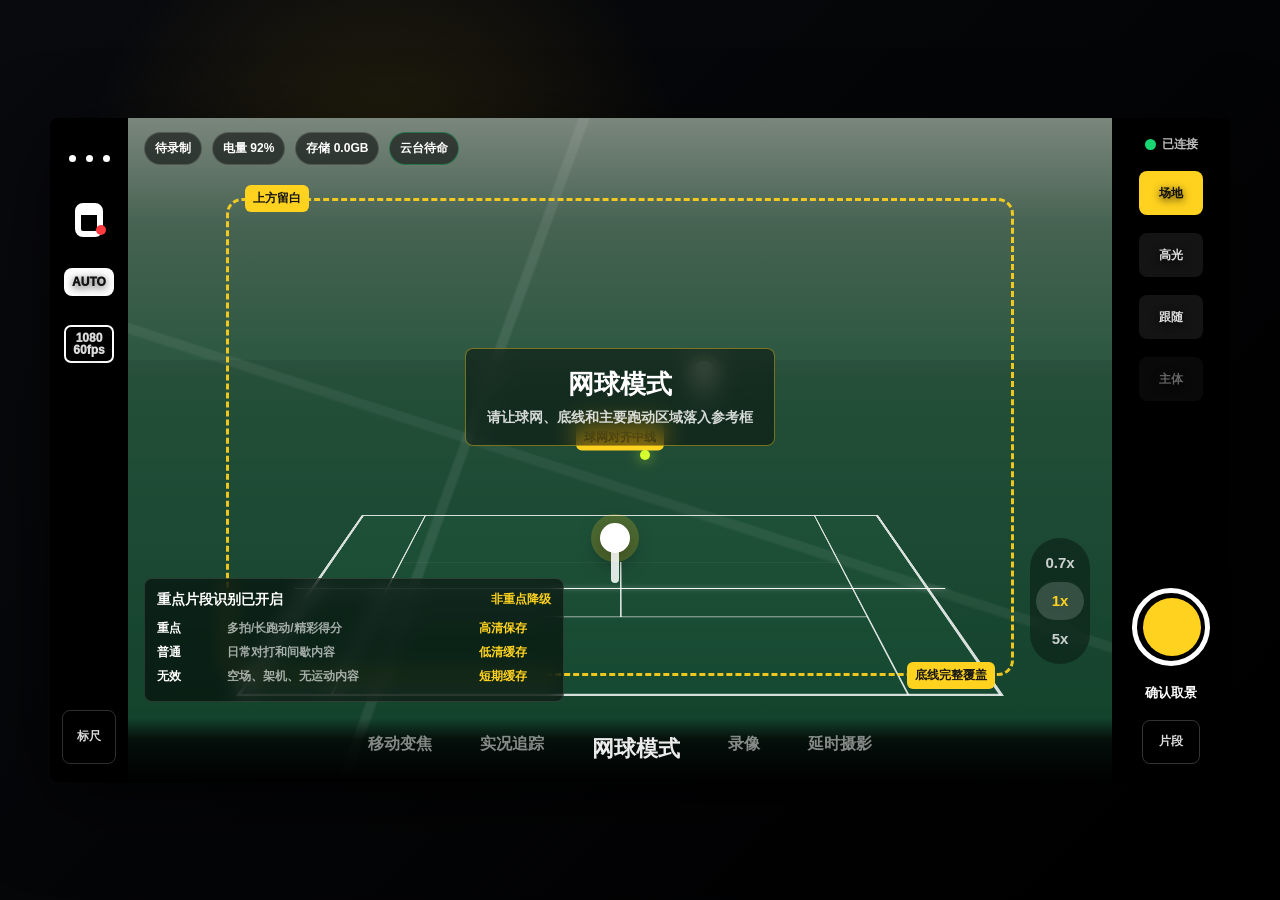
==== h5-demo/index.html @ 28256c3b "Initial commit" ====
<!doctype html>
<html lang="zh-CN">
  <head>
    <meta charset="UTF-8" />
    <meta name="viewport" content="width=device-width, initial-scale=1.0, viewport-fit=cover" />
    <title>云台网球模式 H5 Demo</title>
    <link rel="stylesheet" href="./styles.css" />
  </head>
  <body>
    <!-- H5 只模拟新增网球模式在拍摄页中的可见状态，不接入真实相机或云台。 -->
    <main class="app-shell" aria-label="云台网球模式拍摄页模拟">
      <section class="phone-stage">
        <aside class="left-rail" aria-label="左侧相机参数栏">
          <button class="icon-btn" type="button" aria-label="更多设置">
            <span class="dots"></span>
          </button>
          <button class="icon-btn gimbal" type="button" aria-label="云台连接状态">
            <span class="gimbal-icon"></span>
            <span class="red-dot"></span>
          </button>
          <button class="icon-btn" type="button" aria-label="自动曝光">
            <span class="badge-text">AUTO</span>
          </button>
          <button class="icon-btn" type="button" aria-label="分辨率帧率">
            <span class="resolution">1080<br />60fps</span>
          </button>
          <div class="rail-spacer"></div>
          <button class="icon-btn small" type="button" id="guideToggle">标尺</button>
        </aside>

        <section class="camera-preview" id="cameraPreview">
          <!-- 模拟球场相机画面，包含网球场地线、球网、推荐取景框和球员移动。 -->
          <div class="court-scene">
            <div class="sky-space"></div>
            <div class="court-plane">
              <div class="baseline top"></div>
              <div class="baseline bottom"></div>
              <div class="sideline left"></div>
              <div class="sideline right"></div>
              <div class="single-line left"></div>
              <div class="single-line right"></div>
              <div class="service-line top"></div>
              <div class="service-line bottom"></div>
              <div class="center-line"></div>
              <div class="net-line"></div>
            </div>
            <div class="player player-a" id="playerA"></div>
            <div class="player player-b"></div>
            <div class="tennis-ball" id="tennisBall"></div>
          </div>

          <div class="court-reference" id="courtReference">
            <span class="ref-label top">上方留白</span>
            <span class="ref-label center">球网对齐中线</span>
            <span class="ref-label bottom">底线完整覆盖</span>
          </div>

          <div class="top-status">
            <span class="status-pill record" id="recordTime">待录制</span>
            <span class="status-pill">电量 92%</span>
            <span class="status-pill" id="storageText">存储 0.0GB</span>
            <span class="status-pill green" id="followText">云台待命</span>
          </div>

          <div class="zoom-switch">
            <button type="button">0.7x</button>
            <button type="button" class="active">1x</button>
            <button type="button">5x</button>
          </div>

          <div class="instruction-card" id="instructionCard">
            <strong id="instructionTitle">网球模式</strong>
            <span id="instructionDetail">请让球网、底线和主要跑动区域落入参考框</span>
          </div>

          <div class="save-toast" id="saveToast">
            <strong>已自动保存高清片段</strong>
            <span id="toastReason">多拍回合</span>
          </div>

          <section class="storage-panel" aria-label="素材保存策略">
            <header>
              <strong id="saveState">重点片段识别已开启</strong>
              <span>非重点降级</span>
            </header>
            <div class="storage-row">
              <b>重点</b>
              <p>多拍/长跑动/精彩得分</p>
              <em>高清保存</em>
            </div>
            <div class="storage-row">
              <b>普通</b>
              <p>日常对打和间歇内容</p>
              <em>低清缓存</em>
            </div>
            <div class="storage-row">
              <b>无效</b>
              <p>空场、架机、无运动内容</p>
              <em>短期缓存</em>
            </div>
          </section>

          <nav class="mode-strip" aria-label="相机模式切换">
            <span>移动变焦</span>
            <span>实况追踪</span>
            <span class="active">网球模式</span>
            <span>录像</span>
            <span>延时摄影</span>
          </nav>
        </section>

        <aside class="right-rail" aria-label="右侧拍摄控制栏">
          <div class="live-dot"><span></span> 已连接</div>
          <button class="tool-btn active" type="button">场地</button>
          <button class="tool-btn" type="button">高光</button>
          <button class="tool-btn" type="button">跟随</button>
          <button class="tool-btn muted" type="button">主体</button>
          <div class="rail-spacer"></div>
          <button class="shutter" type="button" id="mainAction" aria-label="主操作">
            <span></span>
          </button>
          <strong class="mode-name" id="modeName">确认取景</strong>
          <button class="album-btn" type="button" id="resultButton">片段</button>
        </aside>
      </section>

      <section class="result-drawer" id="resultDrawer" aria-label="重点片段列表">
        <div class="drawer-card">
          <header>
            <div>
              <span>本场结果</span>
              <strong>已节省约 2.6GB 存储空间</strong>
            </div>
            <button type="button" id="closeDrawer">返回拍摄</button>
          </header>
          <div class="clip-list" id="clipList"></div>
          <button type="button" class="highlight-button" id="makeMovie">生成集锦</button>
        </div>
      </section>
    </main>

    <script src="./app.js"></script>
  </body>
</html>
---- h5-demo/styles.css ----
/* 基础视觉：黑色相机壳 + 横屏手机比例，贴近参考图里的云台相机拍摄页。 */
:root {
  --bg: #050608;
  --panel: rgba(0, 0, 0, 0.62);
  --panel-strong: rgba(0, 0, 0, 0.82);
  --text: #ffffff;
  --muted: rgba(255, 255, 255, 0.64);
  --line: rgba(255, 255, 255, 0.62);
  --accent: #ffd21f;
  --green: #18d772;
  --red: #ff3b3f;
  font-family: -apple-system, BlinkMacSystemFont, "SF Pro Display", "PingFang SC", "Helvetica Neue", Arial, sans-serif;
}

* {
  box-sizing: border-box;
}

body {
  margin: 0;
  min-height: 100vh;
  color: var(--text);
  background:
    radial-gradient(circle at 30% 20%, rgba(255, 210, 31, 0.12), transparent 26%),
    linear-gradient(135deg, #090a0e, #000);
  overflow: hidden;
}

button {
  font: inherit;
  color: inherit;
  border: 0;
  background: transparent;
  cursor: pointer;
}

.app-shell {
  min-height: 100vh;
  display: grid;
  place-items: center;
  padding: 18px;
}

.phone-stage {
  position: relative;
  display: grid;
  grid-template-columns: 78px minmax(680px, 1fr) 118px;
  width: min(1180px, 98vw);
  aspect-ratio: 16 / 9;
  max-height: 94vh;
  overflow: hidden;
  background: #000;
  border-radius: 8px;
  box-shadow: 0 24px 80px rgba(0, 0, 0, 0.64);
}

.left-rail,
.right-rail {
  z-index: 5;
  display: flex;
  flex-direction: column;
  align-items: center;
  gap: 18px;
  padding: 18px 10px;
  background: #000;
}

.rail-spacer {
  flex: 1;
}

.icon-btn,
.tool-btn,
.album-btn {
  min-width: 52px;
  min-height: 44px;
  display: grid;
  place-items: center;
  color: rgba(255, 255, 255, 0.86);
  font-size: 12px;
  font-weight: 800;
  text-shadow: 0 2px 8px rgba(0, 0, 0, 0.8);
}

.icon-btn.small {
  width: 54px;
  height: 54px;
  border: 1px solid rgba(255, 255, 255, 0.18);
  border-radius: 8px;
}

.dots,
.dots::before,
.dots::after {
  width: 7px;
  height: 7px;
  display: block;
  background: #fff;
  border-radius: 999px;
}

.dots {
  position: relative;
}

.dots::before,
.dots::after {
  content: "";
  position: absolute;
  top: 0;
}

.dots::before {
  left: -17px;
}

.dots::after {
  right: -17px;
}

.gimbal {
  position: relative;
}

.gimbal-icon {
  width: 34px;
  height: 28px;
  display: block;
  border: 6px solid #fff;
  border-left-width: 12px;
  border-radius: 8px;
  transform: rotate(90deg);
}

.red-dot {
  position: absolute;
  right: 9px;
  bottom: 7px;
  width: 10px;
  height: 10px;
  background: var(--red);
  border-radius: 999px;
}

.badge-text {
  padding: 7px 8px;
  color: #111;
  background: #fff;
  border-radius: 8px;
  font-weight: 1000;
}

.resolution {
  padding: 5px 7px;
  border: 2px solid #fff;
  border-radius: 7px;
  font-size: 12px;
  font-weight: 1000;
  line-height: 1;
}

.live-dot {
  display: flex;
  gap: 6px;
  align-items: center;
  font-size: 12px;
  font-weight: 900;
  color: rgba(255, 255, 255, 0.75);
}

.live-dot span {
  width: 11px;
  height: 11px;
  background: var(--green);
  border-radius: 999px;
}

.tool-btn {
  width: 64px;
  height: 44px;
  border-radius: 8px;
  background: rgba(255, 255, 255, 0.08);
}

.tool-btn.active {
  color: #111;
  background: var(--accent);
}

.tool-btn.muted {
  opacity: 0.45;
}

.shutter {
  width: 78px;
  height: 78px;
  display: grid;
  place-items: center;
  border: 5px solid #fff;
  border-radius: 999px;
  box-shadow: 0 4px 18px rgba(0, 0, 0, 0.65);
}

.shutter span {
  width: 58px;
  height: 58px;
  display: block;
  background: var(--red);
  border-radius: 999px;
  transition: 0.22s ease;
}

.shutter.recording span {
  width: 36px;
  height: 36px;
  border-radius: 8px;
}

.shutter.confirm span {
  background: var(--accent);
}

.mode-name {
  min-height: 18px;
  font-size: 13px;
}

.album-btn {
  width: 58px;
  height: 42px;
  border-radius: 8px;
  border: 1px solid rgba(255, 255, 255, 0.2);
}

.camera-preview {
  position: relative;
  overflow: hidden;
  background: #183222;
}

/* 模拟真实相机预览：使用 CSS 绘制俯视网球场，而不是静态 PPT 图。 */
.court-scene {
  position: absolute;
  inset: 0;
  overflow: hidden;
  background:
    linear-gradient(rgba(0, 0, 0, 0.08), rgba(0, 0, 0, 0.36)),
    linear-gradient(180deg, #657568 0%, #2d694b 44%, #1d6d48 100%);
}

.court-scene::before {
  content: "";
  position: absolute;
  inset: -8% -5%;
  background:
    linear-gradient(110deg, transparent 0 38%, rgba(255, 255, 255, 0.1) 38.2% 38.8%, transparent 39%),
    linear-gradient(18deg, transparent 0 46%, rgba(255, 255, 255, 0.08) 46.3% 47%, transparent 47.2%);
  opacity: 0.8;
}

.sky-space {
  position: absolute;
  inset: 0 0 auto 0;
  height: 16%;
  background: linear-gradient(180deg, rgba(255, 255, 255, 0.18), transparent);
}

.court-plane {
  position: absolute;
  left: 11%;
  right: 11%;
  top: 18%;
  bottom: 13%;
  transform: perspective(760px) rotateX(54deg);
  transform-origin: center bottom;
  border: 2px solid rgba(255, 255, 255, 0.82);
  box-shadow: 0 0 0 999px rgba(0, 0, 0, 0.08);
}

.court-plane div {
  position: absolute;
  background: rgba(255, 255, 255, 0.82);
}

.baseline {
  left: 0;
  width: 100%;
  height: 2px;
}

.baseline.top {
  top: 0;
}

.baseline.bottom {
  bottom: 0;
}

.sideline {
  top: 0;
  width: 2px;
  height: 100%;
}

.sideline.left {
  left: 0;
}

.sideline.right {
  right: 0;
}

.single-line {
  top: 0;
  width: 2px;
  height: 100%;
}

.single-line.left {
  left: 12%;
}

.single-line.right {
  right: 12%;
}

.service-line {
  left: 12%;
  right: 12%;
  height: 2px;
}

.service-line.top {
  top: 34%;
}

.service-line.bottom {
  bottom: 34%;
}

.center-line {
  left: 50%;
  top: 34%;
  width: 2px;
  height: 32%;
}

.net-line {
  left: -3%;
  right: -3%;
  top: 50%;
  height: 3px;
  background: rgba(255, 255, 255, 0.94) !important;
  box-shadow: 0 0 12px rgba(255, 255, 255, 0.45);
}

.player,
.tennis-ball {
  position: absolute;
  z-index: 2;
  border-radius: 999px;
}

.player {
  width: 30px;
  height: 30px;
  background: #fff;
  box-shadow:
    0 0 0 9px rgba(255, 210, 31, 0.2),
    0 8px 20px rgba(0, 0, 0, 0.55);
}

.player::after {
  content: "";
  position: absolute;
  left: 11px;
  top: 26px;
  width: 8px;
  height: 34px;
  background: rgba(255, 255, 255, 0.86);
  border-radius: 999px;
}

.player-a {
  left: 48%;
  top: 61%;
  animation: playerMove 4.2s ease-in-out infinite;
}

.player-b {
  left: 57%;
  top: 36%;
  opacity: 0.48;
  transform: scale(0.72);
}

.tennis-ball {
  left: 52%;
  top: 50%;
  width: 10px;
  height: 10px;
  background: #d7ff2f;
  box-shadow: 0 0 14px rgba(215, 255, 47, 0.7);
  animation: ballMove 2.1s linear infinite;
}

@keyframes playerMove {
  0%, 100% { transform: translateX(-120px); }
  50% { transform: translateX(135px); }
}

@keyframes ballMove {
  0% { transform: translate(-180px, 80px); }
  50% { transform: translate(140px, -56px); }
  100% { transform: translate(-180px, 80px); }
}

.court-reference {
  position: absolute;
  inset: 12% 10% 16% 10%;
  border: 3px dashed rgba(255, 210, 31, 0.92);
  border-radius: 16px;
  pointer-events: none;
  transition: opacity 0.25s ease, transform 0.25s ease;
}

.court-reference.hidden {
  opacity: 0;
  transform: scale(0.98);
}

.ref-label {
  position: absolute;
  padding: 5px 8px;
  color: #151515;
  background: var(--accent);
  border-radius: 6px;
  font-size: 12px;
  font-weight: 1000;
}

.ref-label.top {
  top: -16px;
  left: 16px;
}

.ref-label.center {
  left: 50%;
  top: 50%;
  transform: translate(-50%, -50%);
}

.ref-label.bottom {
  right: 16px;
  bottom: -16px;
}

.top-status {
  position: absolute;
  top: 14px;
  left: 16px;
  right: 16px;
  display: flex;
  gap: 10px;
  align-items: center;
  z-index: 3;
}

.status-pill {
  padding: 7px 10px;
  color: #fff;
  background: rgba(0, 0, 0, 0.54);
  border: 1px solid rgba(255, 255, 255, 0.16);
  border-radius: 999px;
  font-size: 12px;
  font-weight: 900;
  backdrop-filter: blur(10px);
}

.status-pill.record.recording {
  background: rgba(255, 59, 63, 0.88);
}

.status-pill.green {
  border-color: rgba(24, 215, 114, 0.38);
}

.zoom-switch {
  position: absolute;
  right: 22px;
  bottom: 118px;
  z-index: 4;
  display: flex;
  flex-direction: column;
  padding: 6px;
  background: rgba(0, 0, 0, 0.35);
  border-radius: 999px;
  backdrop-filter: blur(10px);
}

.zoom-switch button {
  width: 48px;
  height: 38px;
  color: rgba(255, 255, 255, 0.78);
  font-size: 15px;
  font-weight: 900;
}

.zoom-switch .active {
  color: var(--accent);
  background: rgba(255, 255, 255, 0.16);
  border-radius: 999px;
}

.instruction-card {
  position: absolute;
  left: 50%;
  top: 42%;
  z-index: 4;
  min-width: 310px;
  max-width: 460px;
  padding: 18px 20px;
  text-align: center;
  background: rgba(0, 0, 0, 0.44);
  border: 1px solid rgba(255, 210, 31, 0.42);
  border-radius: 8px;
  transform: translate(-50%, -50%);
  backdrop-filter: blur(12px);
}

.instruction-card strong {
  display: block;
  margin-bottom: 6px;
  font-size: 26px;
  font-weight: 1000;
}

.instruction-card span {
  color: rgba(255, 255, 255, 0.82);
  font-size: 14px;
  font-weight: 800;
}

.instruction-card.compact {
  left: 18px;
  top: 76px;
  min-width: 0;
  max-width: 260px;
  padding: 12px 14px;
  text-align: left;
  transform: none;
}

.instruction-card.compact strong {
  font-size: 16px;
}

.save-toast {
  position: absolute;
  right: 22px;
  bottom: 188px;
  z-index: 6;
  width: 270px;
  padding: 14px 16px;
  background: rgba(0, 0, 0, 0.74);
  border: 1px solid rgba(255, 210, 31, 0.48);
  border-radius: 8px;
  opacity: 0;
  transform: translateY(18px);
  transition: 0.28s ease;
}

.save-toast.visible {
  opacity: 1;
  transform: translateY(0);
}

.save-toast strong,
.save-toast span {
  display: block;
}

.save-toast strong {
  color: var(--accent);
  font-size: 16px;
  font-weight: 1000;
}

.save-toast span {
  margin-top: 4px;
  color: rgba(255, 255, 255, 0.78);
  font-size: 13px;
  font-weight: 800;
}

.storage-panel {
  position: absolute;
  left: 16px;
  bottom: 80px;
  z-index: 4;
  width: min(420px, 54%);
  padding: 12px;
  background: rgba(0, 0, 0, 0.54);
  border: 1px solid rgba(255, 255, 255, 0.12);
  border-radius: 8px;
  backdrop-filter: blur(10px);
}

.storage-panel header,
.storage-row {
  display: grid;
  grid-template-columns: 62px 1fr 72px;
  gap: 8px;
  align-items: center;
}

.storage-panel header {
  grid-template-columns: 1fr auto;
  margin-bottom: 8px;
}

.storage-panel header strong {
  font-size: 14px;
  font-weight: 1000;
}

.storage-panel header span,
.storage-row em {
  color: var(--accent);
  font-style: normal;
  font-size: 12px;
  font-weight: 1000;
}

.storage-row {
  min-height: 24px;
}

.storage-row b {
  font-size: 12px;
}

.storage-row p {
  margin: 0;
  color: rgba(255, 255, 255, 0.62);
  overflow: hidden;
  white-space: nowrap;
  text-overflow: ellipsis;
  font-size: 12px;
  font-weight: 750;
}

.mode-strip {
  position: absolute;
  left: 0;
  right: 0;
  bottom: 0;
  z-index: 5;
  display: flex;
  justify-content: center;
  gap: clamp(22px, 4.5vw, 48px);
  padding: 16px 18px 18px;
  background: linear-gradient(0deg, #000 0%, rgba(0, 0, 0, 0.78) 66%, transparent 100%);
}

.mode-strip span {
  color: rgba(255, 255, 255, 0.56);
  white-space: nowrap;
  font-size: 16px;
  font-weight: 900;
}

.mode-strip .active {
  color: #fff;
  font-size: 22px;
  font-weight: 1000;
}

.result-drawer {
  position: fixed;
  inset: 0;
  z-index: 10;
  display: none;
  place-items: center;
  padding: 24px;
  background: rgba(0, 0, 0, 0.66);
}

.result-drawer.visible {
  display: grid;
}

.drawer-card {
  width: min(880px, 92vw);
  max-height: min(620px, 88vh);
  overflow: auto;
  padding: 18px;
  background: #101114;
  border: 1px solid rgba(255, 255, 255, 0.12);
  border-radius: 8px;
  box-shadow: 0 24px 80px rgba(0, 0, 0, 0.62);
}

.drawer-card header {
  display: flex;
  justify-content: space-between;
  gap: 16px;
  align-items: center;
  margin-bottom: 14px;
}

.drawer-card header span,
.drawer-card header strong {
  display: block;
}

.drawer-card header span {
  color: var(--muted);
  font-size: 13px;
  font-weight: 900;
}

.drawer-card header strong {
  margin-top: 4px;
  color: var(--accent);
  font-size: 24px;
  font-weight: 1000;
}

.drawer-card header button,
.highlight-button {
  padding: 11px 14px;
  color: #111;
  background: var(--accent);
  border-radius: 8px;
  font-weight: 1000;
}

.clip-list {
  display: grid;
  gap: 10px;
}

.clip-item {
  display: grid;
  grid-template-columns: 108px 1fr auto;
  gap: 14px;
  align-items: center;
  padding: 13px;
  background: rgba(255, 255, 255, 0.06);
  border: 1px solid rgba(255, 255, 255, 0.1);
  border-radius: 8px;
}

.clip-type {
  color: var(--accent);
  font-size: 15px;
  font-weight: 1000;
}

.clip-item strong {
  display: block;
  margin-bottom: 4px;
  font-size: 15px;
}

.clip-item p {
  margin: 0;
  color: rgba(255, 255, 255, 0.66);
  font-size: 13px;
  font-weight: 750;
}

.clip-item label {
  display: flex;
  gap: 8px;
  align-items: center;
  color: rgba(255, 255, 255, 0.82);
  font-size: 13px;
  font-weight: 900;
}

.highlight-button {
  margin-top: 14px;
  width: 160px;
}

@media (max-aspect-ratio: 4 / 3) {
  body {
    overflow: auto;
  }

  .app-shell {
    min-width: 980px;
    min-height: 620px;
  }
}
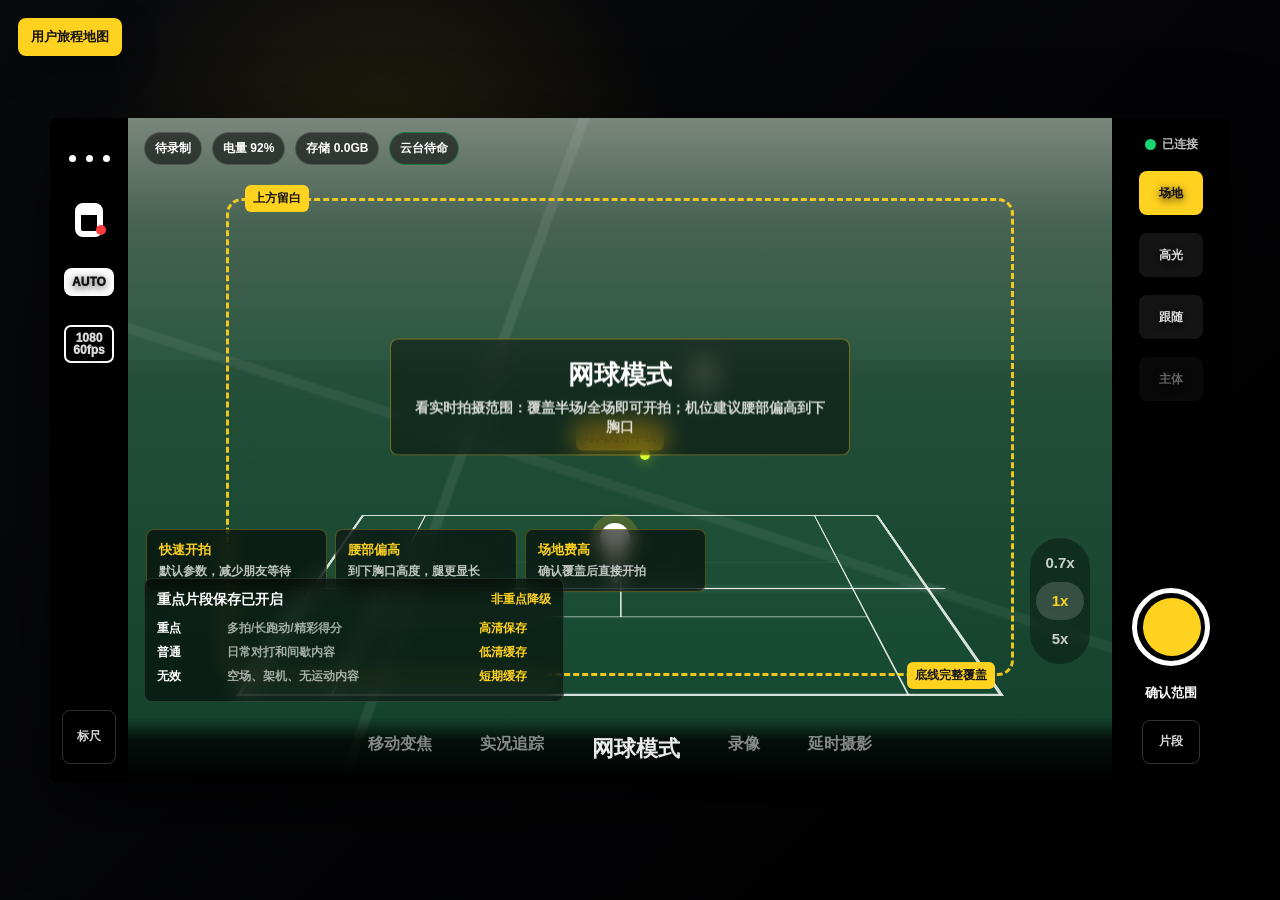
==== commit fc96b45d: "Add user journey prototype" ====
--- a/h5-demo/index.html
+++ b/h5-demo/index.html
@@ -9,6 +9,7 @@
   <body>
     <!-- H5 只模拟新增网球模式在拍摄页中的可见状态，不接入真实相机或云台。 -->
     <main class="app-shell" aria-label="云台网球模式拍摄页模拟">
+      <a class="journey-link" href="./journey.html">用户旅程地图</a>
       <section class="phone-stage">
         <aside class="left-rail" aria-label="左侧相机参数栏">
           <button class="icon-btn" type="button" aria-label="更多设置">
@@ -73,6 +74,21 @@
             <span id="instructionDetail">请让球网、底线和主要跑动区域落入参考框</span>
           </div>
 
+          <div class="setup-insights" id="setupInsights" aria-label="快速架设提示">
+            <div>
+              <strong>快速开拍</strong>
+              <span>默认参数，减少朋友等待</span>
+            </div>
+            <div>
+              <strong>腰部偏高</strong>
+              <span>到下胸口高度，腿更显长</span>
+            </div>
+            <div>
+              <strong>场地费高</strong>
+              <span>确认覆盖后直接开拍</span>
+            </div>
+          </div>
+
           <div class="save-toast" id="saveToast">
             <strong>已自动保存高清片段</strong>
             <span id="toastReason">多拍回合</span>
@@ -80,7 +96,7 @@
 
           <section class="storage-panel" aria-label="素材保存策略">
             <header>
-              <strong id="saveState">重点片段识别已开启</strong>
+              <strong id="saveState">重点片段保存已开启</strong>
               <span>非重点降级</span>
             </header>
             <div class="storage-row">
@@ -119,7 +135,7 @@
           <button class="shutter" type="button" id="mainAction" aria-label="主操作">
             <span></span>
           </button>
-          <strong class="mode-name" id="modeName">确认取景</strong>
+          <strong class="mode-name" id="modeName">确认范围</strong>
           <button class="album-btn" type="button" id="resultButton">片段</button>
         </aside>
       </section>
--- a/h5-demo/styles.css
+++ b/h5-demo/styles.css
@@ -41,6 +41,21 @@
   padding: 18px;
 }
 
+.journey-link {
+  position: fixed;
+  left: 18px;
+  top: 18px;
+  z-index: 20;
+  padding: 10px 13px;
+  color: #111;
+  background: var(--accent);
+  border-radius: 8px;
+  text-decoration: none;
+  font-size: 13px;
+  font-weight: 1000;
+  box-shadow: 0 12px 34px rgba(0, 0, 0, 0.36);
+}
+
 .phone-stage {
   position: relative;
   display: grid;
@@ -555,6 +570,50 @@
   font-size: 16px;
 }
 
+.setup-insights {
+  position: absolute;
+  left: 18px;
+  bottom: 190px;
+  z-index: 4;
+  display: grid;
+  grid-template-columns: repeat(3, minmax(0, 1fr));
+  gap: 8px;
+  width: min(560px, 68%);
+  transition: 0.22s ease;
+}
+
+.setup-insights.hidden {
+  opacity: 0;
+  transform: translateY(12px);
+  pointer-events: none;
+}
+
+.setup-insights div {
+  padding: 11px 12px;
+  background: rgba(0, 0, 0, 0.58);
+  border: 1px solid rgba(255, 210, 31, 0.28);
+  border-radius: 8px;
+  backdrop-filter: blur(10px);
+}
+
+.setup-insights strong,
+.setup-insights span {
+  display: block;
+}
+
+.setup-insights strong {
+  color: var(--accent);
+  font-size: 13px;
+  font-weight: 1000;
+}
+
+.setup-insights span {
+  margin-top: 4px;
+  color: rgba(255, 255, 255, 0.74);
+  font-size: 12px;
+  font-weight: 800;
+}
+
 .save-toast {
   position: absolute;
   right: 22px;
